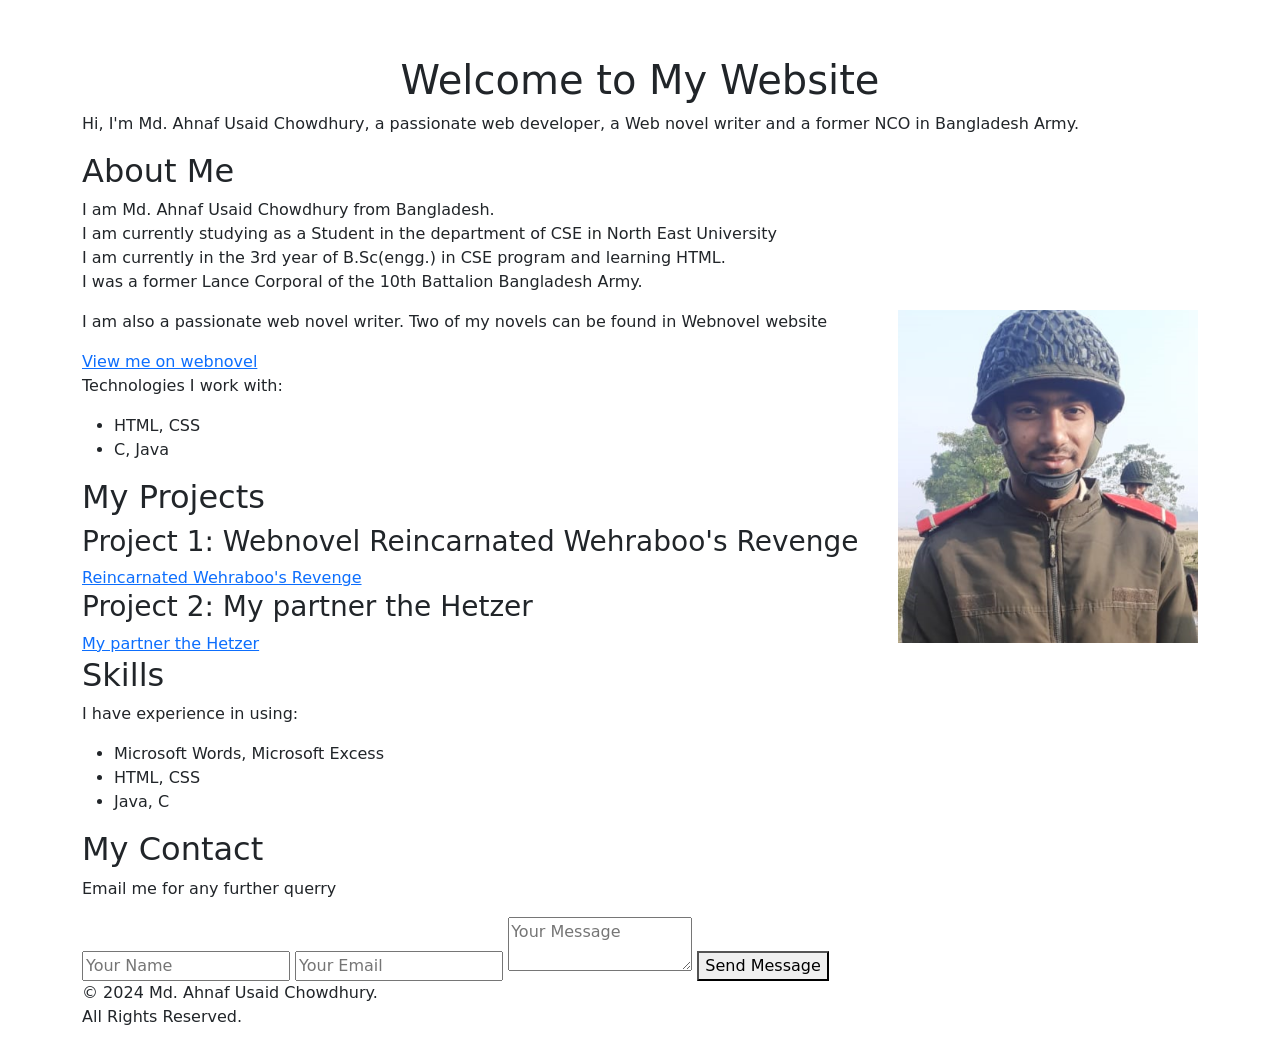
==== index.html @ b8027924 "Add files via upload" ====
<!DOCTYPE html>
<html lang="en">
<head>
    <meta charset="UTF-8">
    <meta name="viewport" content="width=device-width, initial-scale=1.0">
    <title>Md. Ahnaf Usaid Chowdhury - Web Developer Portfolio</title>
    <link rel="stylesheet" href="style.css">
    <link href="https://cdn.jsdelivr.net/npm/bootstrap@5.0.2/dist/css/bootstrap.min.css" rel="stylesheet" integrity="sha384-EVSTQN3/azprG1Anm3QDgpJLIm9Nao0Yz1ztcQTwFspd3yD65VohhpuuCOmLASjC" crossorigin="anonymous">
    <meta name="viewport" content="width=device-width, initial-scale=1">
</head>
<body>

    <header>
        <div class="container">
            <h1 align="center">  <img src="https://extremismterms.adl.org/sites/default/files/styles/wide/public/images/combating-hate/hate-on-display/c/nazi-eagle-1.jpg.webp?itok=NOFZeUc8" alt=""></h1>
            <h1 align="center">Welcome to My Website</h1>
            <p>Hi, I'm Md. Ahnaf Usaid Chowdhury, a passionate web developer, a Web novel writer and a former NCO in Bangladesh Army.</p>
        </div>
    </header>

    <section id="about">
        <div class="container">
            <h2>About Me</h2>
            <p>
                I am Md. Ahnaf Usaid Chowdhury from Bangladesh.<br> I am currently studying as a Student in the department of CSE in North East University <br>
                I am currently in the 3rd year of B.Sc(engg.) in CSE program and learning HTML. <br>
                I was a former Lance Corporal of the 10th Battalion Bangladesh Army.
            </p>
            <p><img src="Ahnaf.png" alt="Md. Ahnaf Usaid Chowdhury" class="right-img"></p>
            <p>
                I am also a passionate web novel writer. Two of my novels can be found in Webnovel website
            </p>
            <a href="https://www.webnovel.com/profile/4325643896" target="_blank">View me on webnovel</a>
            <p>Technologies I work with:</p>
            <ul>
                <li>HTML, CSS</li>
                <li>C, Java</li>
            </ul>
        </div>
    </section>

    <section id="projects">
        <div class="container">
            <h2>My Projects</h2>
            
            <div class="project">
                <h3>Project 1: Webnovel Reincarnated Wehraboo's Revenge</h3>
                <a href="https://www.webnovel.com/book/reincarnated-wehraboo's-revenge_30927059008276105"> Reincarnated Wehraboo's Revenge</a>
            </div>

            <div class="project">
                <h3>Project 2: My partner the Hetzer</h3>
                <a href="https://www.webnovel.com/book/my-partner-the-hetzer_31332629208889705" target="_blank">My partner the Hetzer</a>
            </div>


        </div>
    </section>

    <section id="skills">
        <div class="container">
            <h2>Skills</h2>
            <p>I have experience in using: </p>
            <ul>
                <li>Microsoft Words, Microsoft Excess</li>
                <li>HTML, CSS</li>
                <li>Java, C</li>
            </ul>
        </div>
    </section>
    <section id="contact">
        <div class="container">
            <h2>My Contact</h2>
            <p>Email me for any further querry</p>
            <form action="mailto:zafrinsultana1985@gmail.com.com" method="post" enctype="text/plain">
                <input type="text" name="name" placeholder="Your Name" required>
                <input type="email" name="email" placeholder="Your Email" required>
                <textarea name="message" placeholder="Your Message" required></textarea>
                <button type="submit">Send Message</button>
            </form>
        </div>
    </section>
    <footer>
        <div class="container">
            <p>&copy; 2024 Md. Ahnaf Usaid Chowdhury. <br> All Rights Reserved.</p>
        </div>
    </footer>









    <script src="https://cdn.jsdelivr.net/npm/bootstrap@5.0.2/dist/js/bootstrap.bundle.min.js" integrity="sha384-MrcW6ZMFYlzcLA8Nl+NtUVF0sA7MsXsP1UyJoMp4YLEuNSfAP+JcXn/tWtIaxVXM" crossorigin="anonymous"></script>
</body>
</html>
---- style.css ----
.right-img {
    float: right;
    width: 300px;
    height: auto; 
    margin: 0 0 10px 10px; 
}
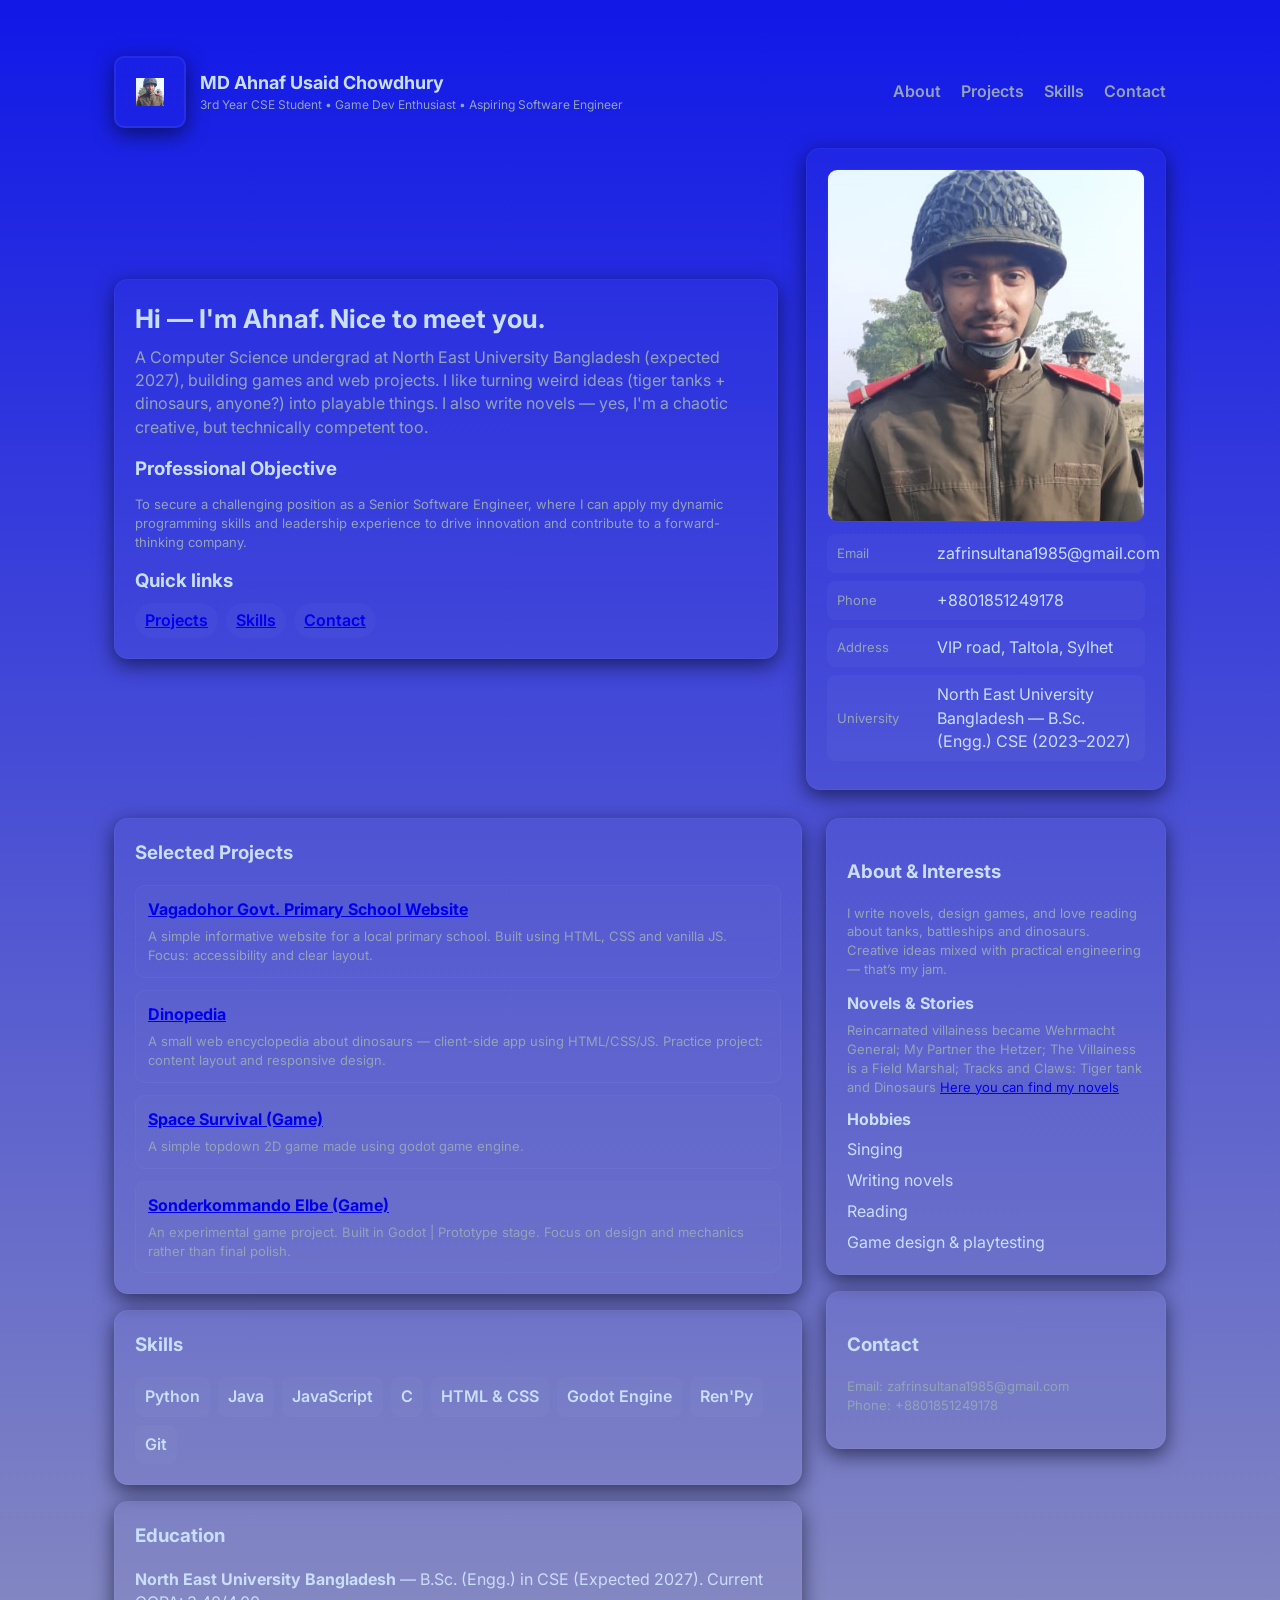
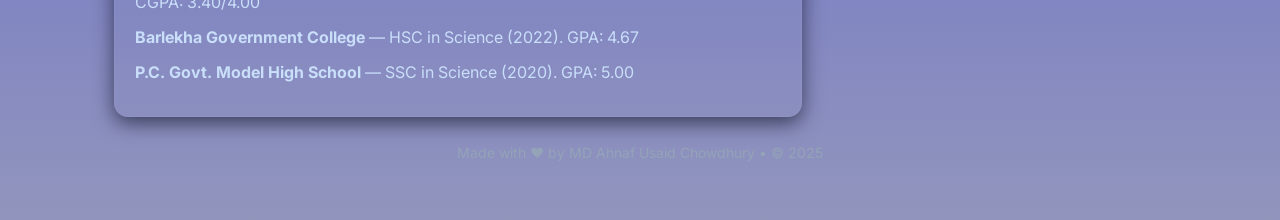
==== commit 3e291b6f: "Add files via upload" ====
--- a/index.html
+++ b/index.html
@@ -1,99 +1,156 @@
-<!DOCTYPE html>
+<!doctype html>
 <html lang="en">
 <head>
-    <meta charset="UTF-8">
-    <meta name="viewport" content="width=device-width, initial-scale=1.0">
-    <title>Md. Ahnaf Usaid Chowdhury - Web Developer Portfolio</title>
-    <link rel="stylesheet" href="style.css">
-    <link href="https://cdn.jsdelivr.net/npm/bootstrap@5.0.2/dist/css/bootstrap.min.css" rel="stylesheet" integrity="sha384-EVSTQN3/azprG1Anm3QDgpJLIm9Nao0Yz1ztcQTwFspd3yD65VohhpuuCOmLASjC" crossorigin="anonymous">
-    <meta name="viewport" content="width=device-width, initial-scale=1">
+  <meta charset="utf-8" />
+  <meta name="viewport" content="width=device-width,initial-scale=1" />
+  <title>Ahnaf Usaid Chowdhury — Portfolio</title>
+  <link rel="preconnect" href="https://fonts.googleapis.com">
+  <link rel="preconnect" href="https://fonts.gstatic.com" crossorigin>
+  <link href="https://fonts.googleapis.com/css2?family=Inter:wght@300;400;600;700;800&display=swap" rel="stylesheet">
+    <link rel="stylesheet" href="style.css" />
 </head>
 <body>
-
+  <div class="container">
     <header>
-        <div class="container">
-            <h1 align="center">  <img src="https://extremismterms.adl.org/sites/default/files/styles/wide/public/images/combating-hate/hate-on-display/c/nazi-eagle-1.jpg.webp?itok=NOFZeUc8" alt=""></h1>
-            <h1 align="center">Welcome to My Website</h1>
-            <p>Hi, I'm Md. Ahnaf Usaid Chowdhury, a passionate web developer, a Web novel writer and a former NCO in Bangladesh Army.</p>
+      <div class="brand">
+        <div class="logo card">
+          <!-- image placed here (index.png) -->
+          <img src="index.png" alt="Ahnaf" style="width:100%;height:100%;object-fit:cover;display:block" />
         </div>
+        <div>
+          <h1>MD Ahnaf Usaid Chowdhury</h1>
+          <p>3rd Year CSE Student • Game Dev Enthusiast • Aspiring Software Engineer</p>
+        </div>
+      </div>
+      <nav>
+        <a href="#about">About</a>
+        <a href="#projects">Projects</a>
+        <a href="#skills">Skills</a>
+        <a href="#contact">Contact</a>
+      </nav>
     </header>
 
-    <section id="about">
-        <div class="container">
-            <h2>About Me</h2>
-            <p>
-                I am Md. Ahnaf Usaid Chowdhury from Bangladesh.<br> I am currently studying as a Student in the department of CSE in North East University <br>
-                I am currently in the 3rd year of B.Sc(engg.) in CSE program and learning HTML. <br>
-                I was a former Lance Corporal of the 10th Battalion Bangladesh Army.
-            </p>
-            <p><img src="Ahnaf.png" alt="Md. Ahnaf Usaid Chowdhury" class="right-img"></p>
-            <p>
-                I am also a passionate web novel writer. Two of my novels can be found in Webnovel website
-            </p>
-            <a href="https://www.webnovel.com/profile/4325643896" target="_blank">View me on webnovel</a>
-            <p>Technologies I work with:</p>
-            <ul>
-                <li>HTML, CSS</li>
-                <li>C, Java</li>
-            </ul>
+    <section class="hero">
+      <div class="card intro">
+        <h2>Hi — I'm Ahnaf. Nice to meet you.</h2>
+        <p class="lead">A Computer Science undergrad at North East University Bangladesh (expected 2027), building games and web projects. I like turning weird ideas (tiger tanks + dinosaurs, anyone?) into playable things. I also write novels — yes, I'm a chaotic creative, but technically competent too.</p>
+
+        <div style="margin-top:16px">
+          <h3 style="margin:0 0 8px 0">Professional Objective</h3>
+          <p class="meta">To secure a challenging position as a Senior Software Engineer, where I can apply my dynamic programming skills and leadership experience to drive innovation and contribute to a forward-thinking company.</p>
         </div>
+
+        <div style="margin-top:16px">
+          <h3 style="margin:0 0 8px 0">Quick links</h3>
+          <div style="display:flex;gap:8px;flex-wrap:wrap">
+            <a class="chip" href="#projects">Projects</a>
+            <a class="chip" href="#skills">Skills</a>
+            <a class="chip" href="#contact">Contact</a>
+          </div>
+        </div>
+      </div>
+
+      <aside class="card profile-figure">
+        <img src="index.png" alt="Profile image" />
+
+        <div class="contact" id="contact">
+          <div class="item"><div class="label">Email</div><div> <a href="mailto:zafrinsultana1985@gmail.com" style="color:inherit;text-decoration:none">zafrinsultana1985@gmail.com</a></div></div>
+          <div class="item"><div class="label">Phone</div><div>+8801851249178</div></div>
+          <div class="item"><div class="label">Address</div><div>VIP road, Taltola, Sylhet</div></div>
+          <div class="item"><div class="label">University</div><div>North East University Bangladesh — B.Sc. (Engg.) CSE (2023–2027)</div></div>
+        </div>
+      </aside>
     </section>
 
-    <section id="projects">
-        <div class="container">
-            <h2>My Projects</h2>
-            
+    <section class="sections">
+      <main>
+        <div class="card" id="projects">
+          <h3 style="margin-top:0">Selected Projects</h3>
+          <div class="projects">
             <div class="project">
-                <h3>Project 1: Webnovel Reincarnated Wehraboo's Revenge</h3>
-                <a href="https://www.webnovel.com/book/reincarnated-wehraboo's-revenge_30927059008276105"> Reincarnated Wehraboo's Revenge</a>
+              <h4><a href="https://ahnaf-3rd.github.io/Vagadohor-school-website/">Vagadohor Govt. Primary School Website</a></h4>
+              <div class="meta">A simple informative website for a local primary school. Built using HTML, CSS and vanilla JS. Focus: accessibility and clear layout.</div>
             </div>
 
             <div class="project">
-                <h3>Project 2: My partner the Hetzer</h3>
-                <a href="https://www.webnovel.com/book/my-partner-the-hetzer_31332629208889705" target="_blank">My partner the Hetzer</a>
+              <h4> <a href="https://ahnaf-3rd.github.io/Dinosaur-encyclopedia/">Dinopedia</a></h4>
+              <div class="meta">A small web encyclopedia about dinosaurs — client-side app using HTML/CSS/JS. Practice project: content layout and responsive design.</div>
             </div>
 
+            <div class="project">
+              <h4><a href="https://github.com/Ahnaf-3rd/MyGame-">Space Survival (Game)</a></h4>
+              <div class="meta">A simple topdown 2D game made using godot game engine.</div>
+            </div>
 
+            <div class="project">
+              <h4><a href="https://ahnaf-3rd.itch.io/sonderkommando-elbe">Sonderkommando Elbe (Game)</a></h4>
+              <div class="meta">An experimental game project. Built in Godot | Prototype stage. Focus on design and mechanics rather than final polish.</div>
+            </div>
+          </div>
         </div>
+
+        <div class="card" style="margin-top:16px" id="skills">
+          <h3 style="margin-top:0">Skills</h3>
+          <div class="skills">
+            <div class="skill">Python</div>
+            <div class="skill">Java</div>
+            <div class="skill">JavaScript</div>
+            <div class="skill">C</div>
+            <div class="skill">HTML &amp; CSS</div>
+            <div class="skill">Godot Engine</div>
+            <div class="skill">Ren'Py</div>
+            <div class="skill">Git</div>
+          </div>
+        </div>
+
+        <div class="card" style="margin-top:16px" id="education">
+          <h3 style="margin-top:0">Education</h3>
+          <div class="edu-item">
+            <strong>North East University Bangladesh</strong> — B.Sc. (Engg.) in CSE (Expected 2027). Current CGPA: 3.40/4.00
+          </div>
+          <div class="edu-item">
+            <strong>Barlekha Government College</strong> — HSC in Science (2022). GPA: 4.67
+          </div>
+          <div class="edu-item">
+            <strong>P.C. Govt. Model High School</strong> — SSC in Science (2020). GPA: 5.00
+          </div>
+        </div>
+
+      </main>
+
+      <aside>
+        <div class="card">
+          <h3>About &amp; Interests</h3>
+          <p class="meta">I write novels, design games, and love reading about tanks, battleships and dinosaurs. Creative ideas mixed with practical engineering — that’s my jam.</p>
+
+          <div style="margin-top:12px">
+            <h4 style="margin:6px 0">Novels &amp; Stories</h4>
+            <div class="meta">Reincarnated villainess became Wehrmacht General; My Partner the Hetzer; The Villainess is a Field Marshal; Tracks and Claws: Tiger tank and Dinosaurs
+                <a href="https://www.wattpad.com/user/GrossDeutschland1935">Here you can find my novels</a>
+            </div>
+          </div>
+
+          <div style="margin-top:12px">
+            <h4 style="margin:6px 0">Hobbies</h4>
+            <div class="hobbies">
+              <div>Singing</div>
+              <div>Writing novels</div>
+              <div>Reading</div>
+              <div>Game design &amp; playtesting</div>
+            </div>
+          </div>
+        </div>
+
+        <div class="card" style="margin-top:16px">
+          <h3>Contact</h3>
+          <p class="meta">Email: <a href="mailto:zafrinsultana1985@gmail.com" style="color:inherit;text-decoration:none">zafrinsultana1985@gmail.com</a><br>Phone: +8801851249178</p>
+        </div>
+      </aside>
     </section>
 
-    <section id="skills">
-        <div class="container">
-            <h2>Skills</h2>
-            <p>I have experience in using: </p>
-            <ul>
-                <li>Microsoft Words, Microsoft Excess</li>
-                <li>HTML, CSS</li>
-                <li>Java, C</li>
-            </ul>
-        </div>
-    </section>
-    <section id="contact">
-        <div class="container">
-            <h2>My Contact</h2>
-            <p>Email me for any further querry</p>
-            <form action="mailto:zafrinsultana1985@gmail.com.com" method="post" enctype="text/plain">
-                <input type="text" name="name" placeholder="Your Name" required>
-                <input type="email" name="email" placeholder="Your Email" required>
-                <textarea name="message" placeholder="Your Message" required></textarea>
-                <button type="submit">Send Message</button>
-            </form>
-        </div>
-    </section>
     <footer>
-        <div class="container">
-            <p>&copy; 2024 Md. Ahnaf Usaid Chowdhury. <br> All Rights Reserved.</p>
-        </div>
+      <div>Made with ❤️ by MD Ahnaf Usaid Chowdhury • © 2025</div>
     </footer>
-
-
-
-
-
-
-
-
-
-    <script src="https://cdn.jsdelivr.net/npm/bootstrap@5.0.2/dist/js/bootstrap.bundle.min.js" integrity="sha384-MrcW6ZMFYlzcLA8Nl+NtUVF0sA7MsXsP1UyJoMp4YLEuNSfAP+JcXn/tWtIaxVXM" crossorigin="anonymous"></script>
+  </div>
 </body>
-</html>+</html>
--- a/style.css
+++ b/style.css
@@ -1,6 +1,68 @@
-.right-img {
-    float: right;
-    width: 300px;
-    height: auto; 
-    margin: 0 0 10px 10px; 
-} 
+:root{
+      --bg:#1118e7;
+      --card:#0b1220;
+      --accent:#7c3aed;
+      --muted:#94a3b8;
+      --glass: rgba(255,255,255,0.03);
+    }
+    *{box-sizing:border-box}
+    body{
+      margin:0;
+      font-family:Inter, system-ui, -apple-system, "Segoe UI", Roboto, "Helvetica Neue", Arial;
+      background:linear-gradient(180deg,var(--bg), #abaeb4 120%);
+      color:#c9def9;
+      -webkit-font-smoothing:antialiased;
+      -moz-osx-font-smoothing:grayscale;
+      line-height:1.45;
+    }
+    .container{max-width:1100px;margin:32px auto;padding:24px}
+
+    header{
+      display:flex;align-items:center;justify-content:space-between;margin-bottom:20px;
+    }
+    .brand{display:flex;gap:14px;align-items:center}
+    .brand .logo{width:72px;height:72px;border-radius:10px;overflow:hidden;flex-shrink:0;border:2px solid rgba(255,255,255,0.06)}
+    .brand h1{font-size:18px;margin:0}
+    .brand p{margin:0;font-size:12px;color:var(--muted)}
+    nav a{color:var(--muted);text-decoration:none;margin-left:16px;font-weight:600}
+    nav a:hover{color:var(--accent)}
+
+    .hero{
+      display:grid;grid-template-columns:1fr 360px;gap:28px;align-items:center;margin-bottom:28px;
+    }
+    .card{
+      background:linear-gradient(180deg, rgba(255,255,255,0.02), rgba(255,255,255,0.01));
+      border-radius:14px;padding:20px;border:1px solid rgba(255,255,255,0.04);
+      box-shadow: 0 6px 20px rgba(2,6,23,0.6);
+    }
+
+    .intro h2{margin:0 0 8px 0;font-size:26px}
+    .intro p.lead{margin:0;color:var(--muted)}
+
+    .profile-figure{display:flex;flex-direction:column;gap:12px;align-items:center}
+    .profile-figure img{width:100%;height:auto;border-radius:10px;border:1px solid rgba(255,255,255,0.04)}
+    .contact{width:100%}
+    .contact .item{display:flex;gap:10px;align-items:center;padding:8px 10px;border-radius:8px;background:var(--glass);margin-bottom:8px}
+    .contact .label{min-width:90px;color:var(--muted);font-size:13px}
+    .chip{display:inline-block;padding:6px 10px;border-radius:999px;background:rgba(255,255,255,0.02);font-weight:600}
+
+    .sections{display:grid;grid-template-columns:1fr 340px;gap:24px}
+    .skills{display:flex;flex-wrap:wrap;gap:8px}
+    .skill{padding:8px 10px;border-radius:8px;background:rgba(255,255,255,0.02);font-weight:600}
+
+    .projects{display:grid;gap:12px}
+    .project{padding:12px;border-radius:10px;background:linear-gradient(180deg, rgba(255,255,255,0.015), rgba(255,255,255,0.01));border:1px solid rgba(255,255,255,0.03)}
+    .project h4{margin:0 0 6px 0}
+    .meta{font-size:13px;color:var(--muted)}
+
+    aside.card h3{margin-top:0}
+    .edu-item{margin-bottom:12px}
+    .hobbies{display:flex;flex-direction:column;gap:8px}
+
+    footer{margin-top:26px;text-align:center;color:var(--muted);font-size:14px}
+
+    /* Responsive */
+    @media (max-width:980px){
+      .hero{grid-template-columns:1fr;}
+      .sections{grid-template-columns:1fr}
+    }
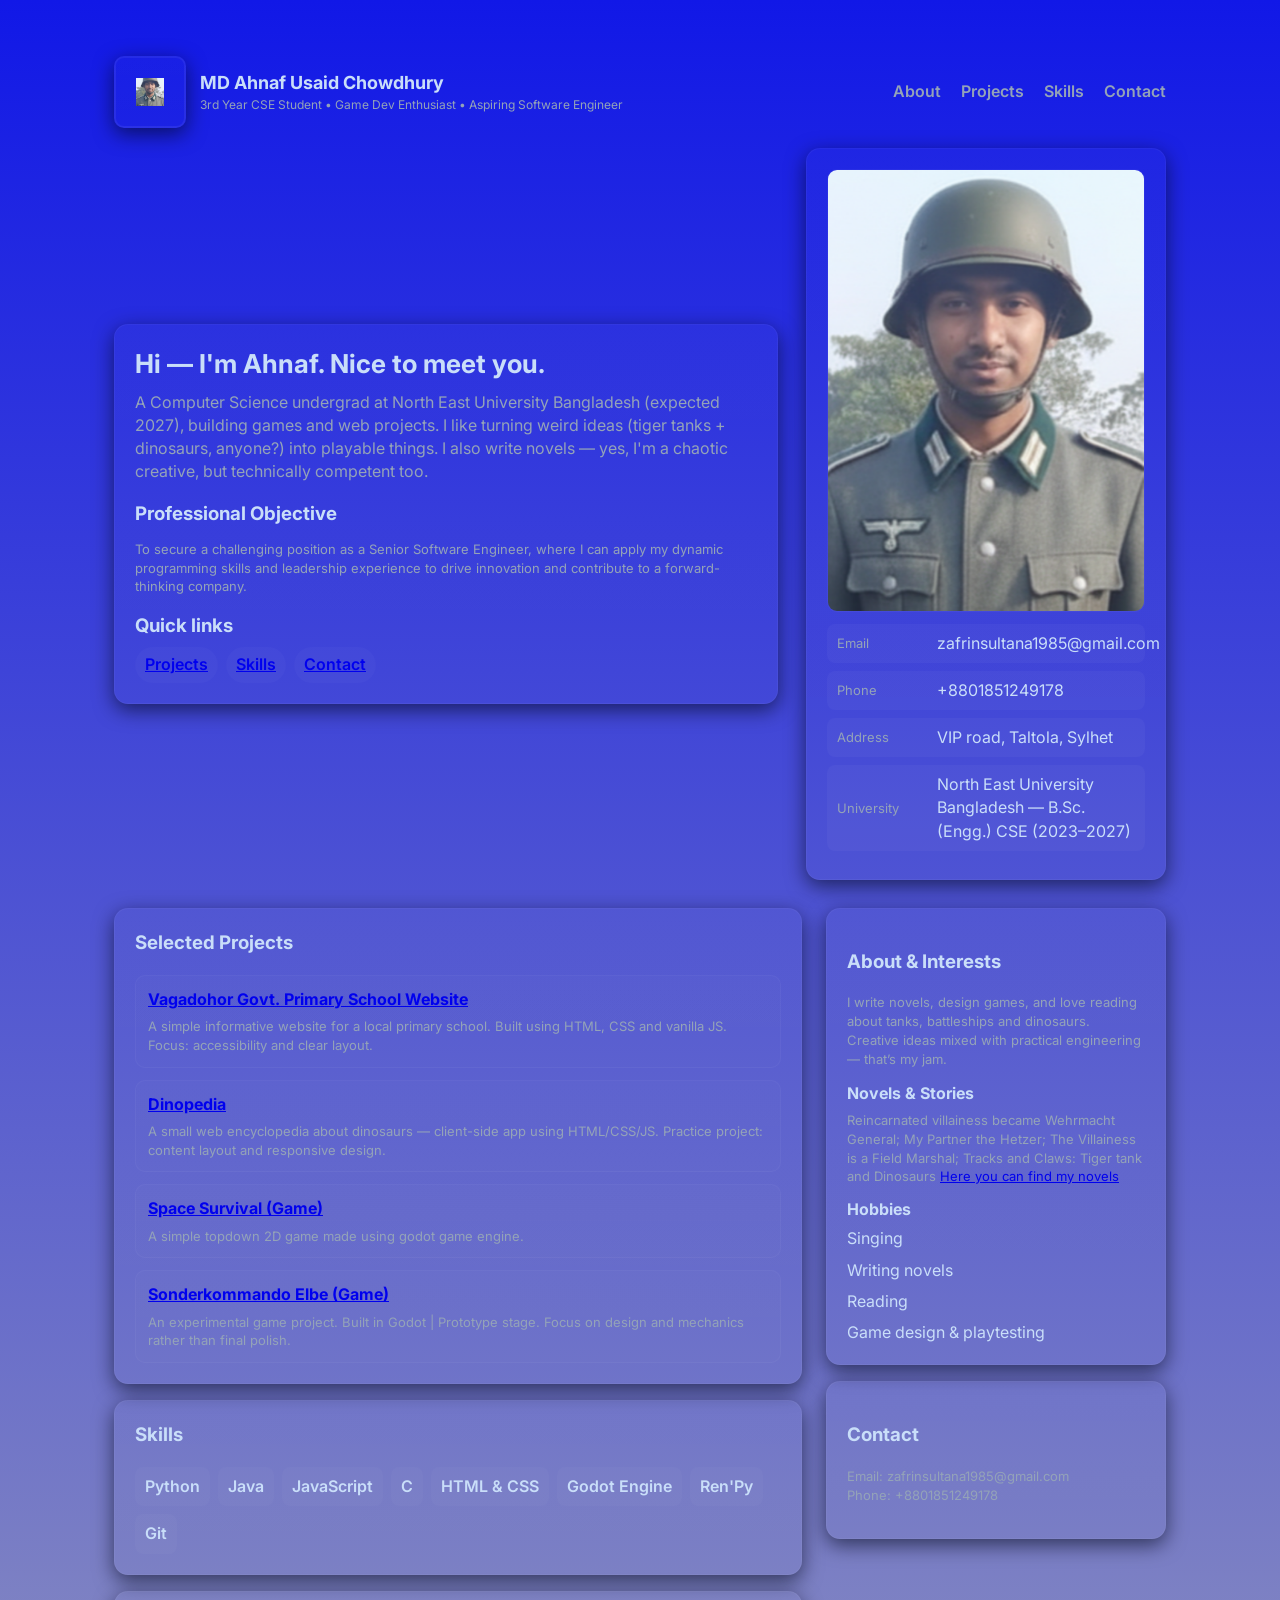
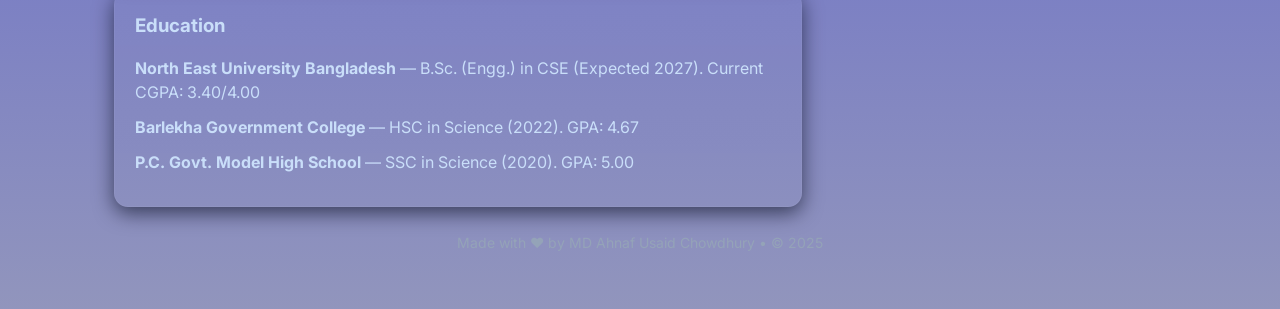
==== commit 7480f5ce: "Update index.html" ====
--- a/index.html
+++ b/index.html
@@ -6,6 +6,7 @@
   <title>Ahnaf Usaid Chowdhury — Portfolio</title>
   <link rel="preconnect" href="https://fonts.googleapis.com">
   <link rel="preconnect" href="https://fonts.gstatic.com" crossorigin>
+   <link rel="icon" type="image/x-icon" href="https://www.adl.org/sites/default/files/images/combating-hate/hate-on-display/c/nazi-eagle-1.jpg">
   <link href="https://fonts.googleapis.com/css2?family=Inter:wght@300;400;600;700;800&display=swap" rel="stylesheet">
     <link rel="stylesheet" href="style.css" />
 </head>
@@ -154,3 +155,4 @@
   </div>
 </body>
 </html>
+
